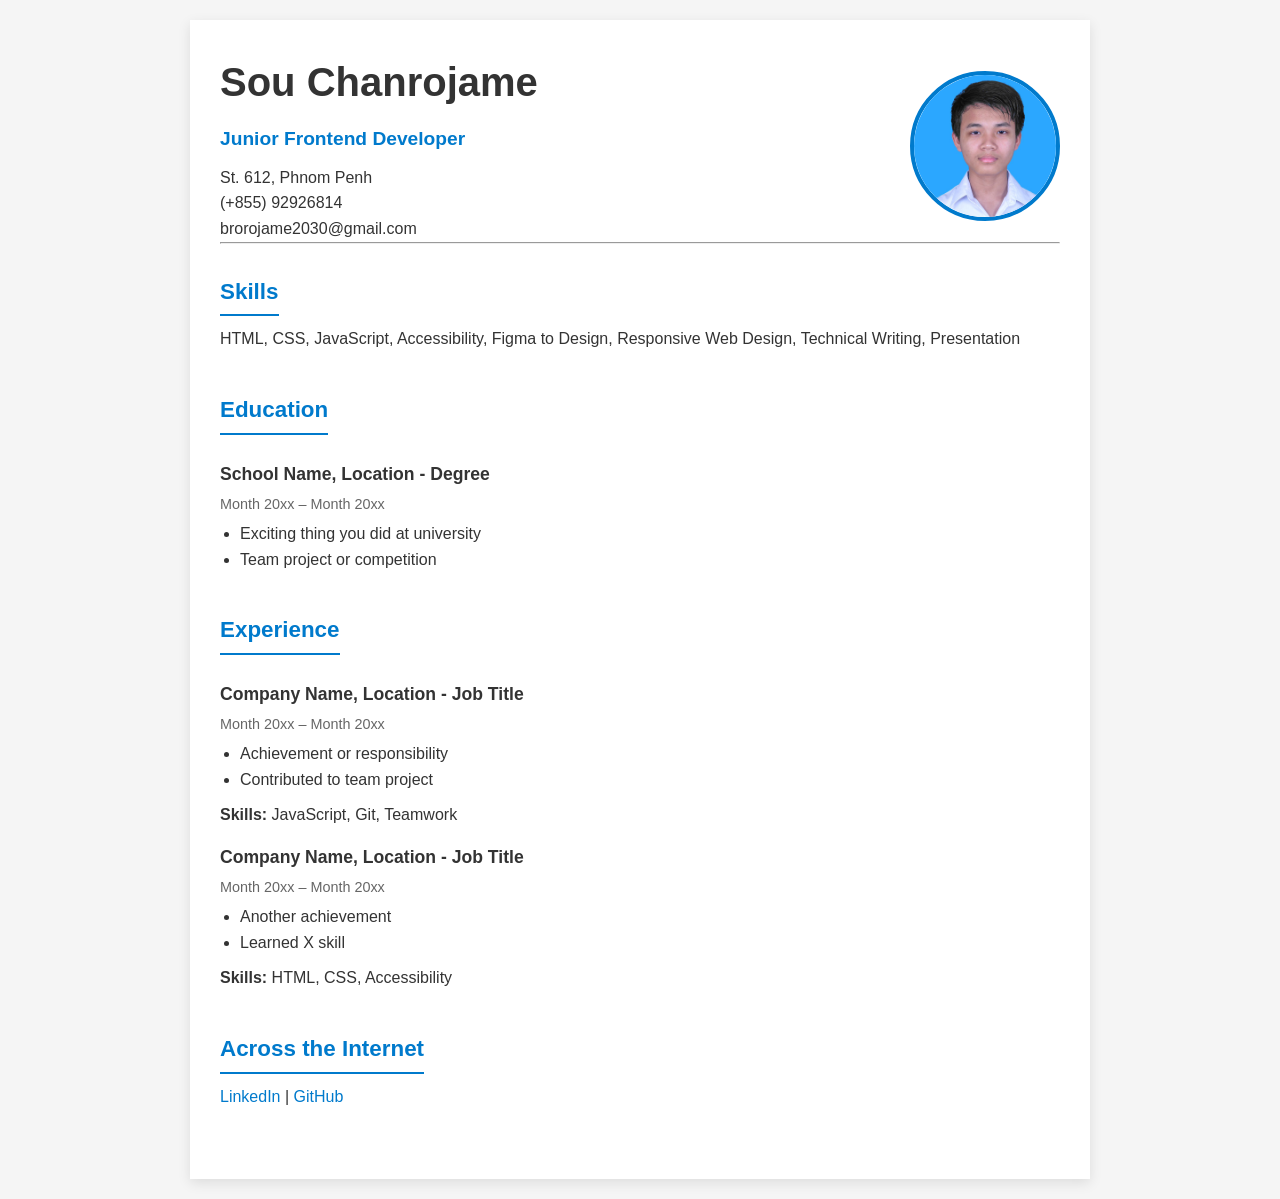
==== index.html @ 1e056ff3 "Update index.html" ====
<!DOCTYPE html>
<html lang="en">
  <head>
    <meta charset="UTF-8" />
    <meta name="viewport" content="width=device-width, initial-scale=1.0"/>
    <title>Sou Chanrojame | Portfolio</title>
    <link rel="stylesheet" href="style.css" />
    <script async src="https://pagead2.googlesyndication.com/pagead/js/adsbygoogle.js?client=ca-pub-9916460547028054"
     crossorigin="anonymous"></script>
  </head>
  <body>
<script async src="https://pagead2.googlesyndication.com/pagead/js/adsbygoogle.js?client=ca-pub-9916460547028054"
     crossorigin="anonymous"></script>
<!-- myadd -->
<ins class="adsbygoogle"
     style="display:block"
     data-ad-client="ca-pub-9916460547028054"
     data-ad-slot="6521819199"
     data-ad-format="auto"
     data-full-width-responsive="true"></ins>
<script>
     (adsbygoogle = window.adsbygoogle || []).push({});
</script>

    
    <div class="container">
      <header>
        <div class="profile-info">
          <div class="text-info">
            <h1>Sou Chanrojame</h1>
            <h2>Junior Frontend Developer</h2>
            <p>
              St. 612, Phnom Penh<br />
              (+855) 92926814<br />
              brorojame2030@gmail.com
            </p>
          </div>
          <img
            src="./public/photo_2024-11-03_10-28-05.jpg"
            alt="Sou Chanrojame"
            class="profile-img"
          />
        </div>
        <hr />
      </header>

      <section>
        <h3>Skills</h3>
        <p>
          HTML, CSS, JavaScript, Accessibility, Figma to Design, Responsive Web
          Design, Technical Writing, Presentation
        </p>
      </section>

      <section>
        <h3>Education</h3>
        <div class="entry">
          <h4>School Name, Location - Degree</h4>
          <span>Month 20xx – Month 20xx</span>
          <ul>
            <li>Exciting thing you did at university</li>
            <li>Team project or competition</li>
          </ul>
        </div>
      </section>

      <section>
        <h3>Experience</h3>
        <div class="entry">
          <h4>Company Name, Location - Job Title</h4>
          <span>Month 20xx – Month 20xx</span>
          <ul>
            <li>Achievement or responsibility</li>
            <li>Contributed to team project</li>
          </ul>
          <p><strong>Skills:</strong> JavaScript, Git, Teamwork</p>
        </div>
        <div class="entry">
          <h4>Company Name, Location - Job Title</h4>
          <span>Month 20xx – Month 20xx</span>
          <ul>
            <li>Another achievement</li>
            <li>Learned X skill</li>
          </ul>
          <p><strong>Skills:</strong> HTML, CSS, Accessibility</p>
        </div>
      </section>

      <section>
        <h3>Across the Internet</h3>
        <p>
          <a href="https://linkedin.com/in/yourusername" target="_blank">LinkedIn</a> |
          <a href="https://github.com/yourusername" target="_blank">GitHub</a>
        </p>
      </section>
    </div>
  </body>
</html>
---- style.css ----
* {
  margin: 0;
  padding: 0;
  box-sizing: border-box;
}

body {
  font-family: 'Segoe UI', sans-serif;
  line-height: 1.6;
  background-color: #f5f5f5;
  color: #333;
  padding: 20px;
}

.container {
  max-width: 900px;
  background: #fff;
  margin: auto;
  padding: 30px;
  box-shadow: 0 4px 12px rgba(0, 0, 0, 0.1);
}

header {
  margin-bottom: 30px;
}

.profile-info {
  display: flex;
  justify-content: space-between;
  align-items: center;
  flex-wrap: wrap;
}

.text-info h1 {
  font-size: 2.5rem;
  margin-bottom: 10px;
}

.text-info h2 {
  font-size: 1.2rem;
  color: #007acc;
  margin-bottom: 10px;
}

.profile-img {
  width: 150px;
  height: 150px;
  border-radius: 50%;
  object-fit: cover;
  border: 4px solid #007acc;
}

section {
  margin-bottom: 40px;
}

section h3 {
  color: #007acc;
  font-size: 1.4rem;
  margin-bottom: 10px;
  border-bottom: 2px solid #007acc;
  display: inline-block;
  padding-bottom: 5px;
}

.entry {
  margin-top: 15px;
}

.entry h4 {
  font-size: 1.1rem;
  color: #333;
  margin-bottom: 5px;
}

.entry span {
  display: block;
  font-size: 0.9rem;
  color: #666;
  margin-bottom: 5px;
}

ul {
  padding-left: 20px;
  margin-bottom: 10px;
}

a {
  color: #007acc;
  text-decoration: none;
}

a:hover {
  text-decoration: underline;
}
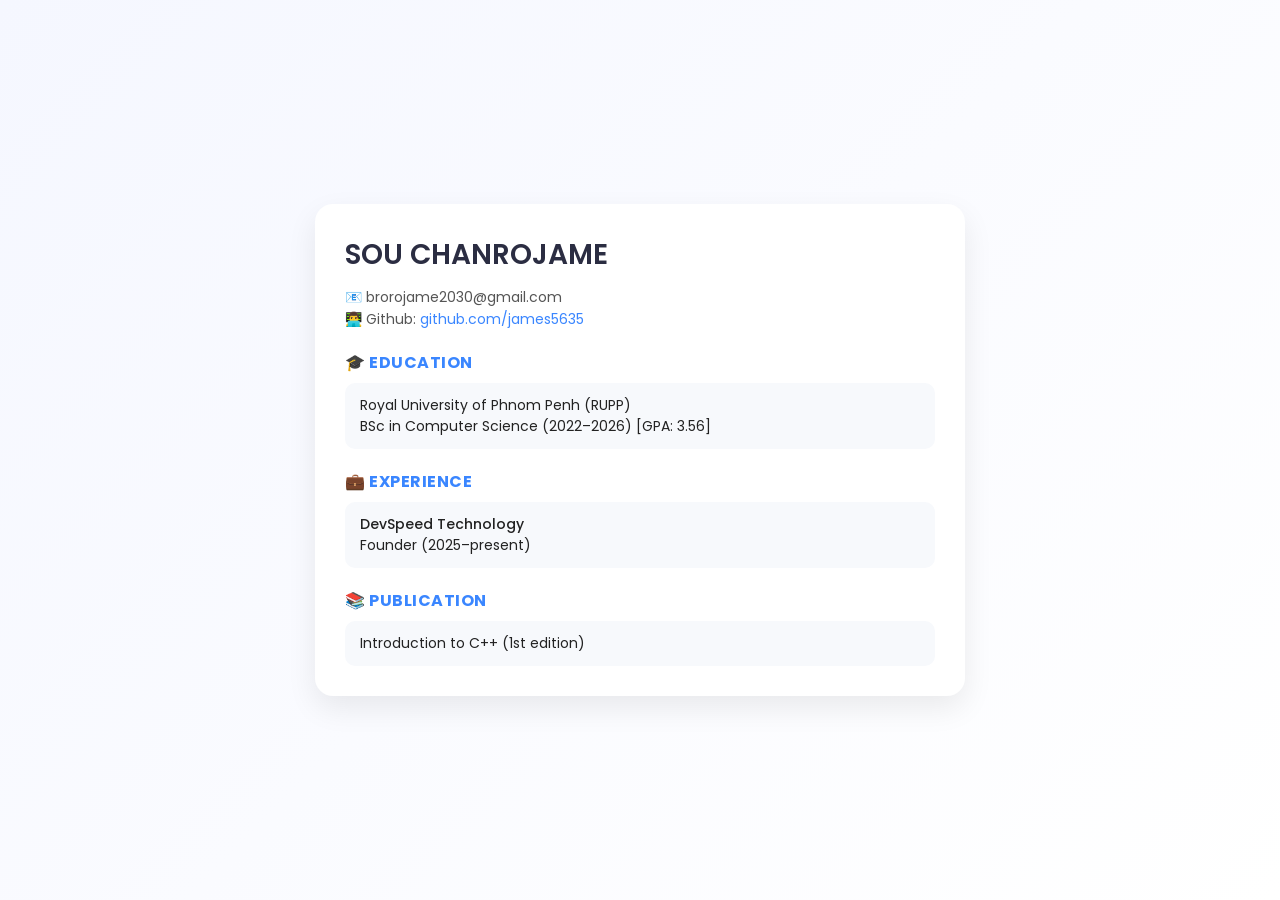
==== commit f2f1ba44: "ok" ====
--- a/index.html
+++ b/index.html
@@ -1,99 +1,133 @@
 <!DOCTYPE html>
 <html lang="en">
-  <head>
-    <meta charset="UTF-8" />
-    <meta name="viewport" content="width=device-width, initial-scale=1.0"/>
-    <title>Sou Chanrojame | Portfolio</title>
-    <link rel="stylesheet" href="style.css" />
-    <script async src="https://pagead2.googlesyndication.com/pagead/js/adsbygoogle.js?client=ca-pub-9916460547028054"
-     crossorigin="anonymous"></script>
-  </head>
-  <body>
-<script async src="https://pagead2.googlesyndication.com/pagead/js/adsbygoogle.js?client=ca-pub-9916460547028054"
-     crossorigin="anonymous"></script>
-<!-- myadd -->
-<ins class="adsbygoogle"
-     style="display:block"
-     data-ad-client="ca-pub-9916460547028054"
-     data-ad-slot="6521819199"
-     data-ad-format="auto"
-     data-full-width-responsive="true"></ins>
-<script>
-     (adsbygoogle = window.adsbygoogle || []).push({});
-</script>
+<head>
+  <meta charset="UTF-8" />
+  <meta name="viewport" content="width=device-width, initial-scale=1.0"/>
+  <title>SOU CHANROJAME - Profile</title>
 
-    
-    <div class="container">
-      <header>
-        <div class="profile-info">
-          <div class="text-info">
-            <h1>Sou Chanrojame</h1>
-            <h2>Junior Frontend Developer</h2>
-            <p>
-              St. 612, Phnom Penh<br />
-              (+855) 92926814<br />
-              brorojame2030@gmail.com
-            </p>
-          </div>
-          <img
-            src="./public/photo_2024-11-03_10-28-05.jpg"
-            alt="Sou Chanrojame"
-            class="profile-img"
-          />
-        </div>
-        <hr />
-      </header>
+  <link href="https://fonts.googleapis.com/css2?family=Poppins:wght@300;400;500;600&display=swap" rel="stylesheet">
 
-      <section>
-        <h3>Skills</h3>
-        <p>
-          HTML, CSS, JavaScript, Accessibility, Figma to Design, Responsive Web
-          Design, Technical Writing, Presentation
-        </p>
-      </section>
+  <style>
+    * {
+      margin: 0;
+      padding: 0;
+      box-sizing: border-box;
+      font-family: "Poppins", sans-serif;
+    }
 
-      <section>
-        <h3>Education</h3>
-        <div class="entry">
-          <h4>School Name, Location - Degree</h4>
-          <span>Month 20xx – Month 20xx</span>
-          <ul>
-            <li>Exciting thing you did at university</li>
-            <li>Team project or competition</li>
-          </ul>
-        </div>
-      </section>
+    body {
+      background: linear-gradient(135deg, #f5f7ff, #ffffff);
+      color: #222;
+      min-height: 100vh;
+      display: flex;
+      align-items: center;
+      justify-content: center;
+      padding: 20px;
+    }
 
-      <section>
-        <h3>Experience</h3>
-        <div class="entry">
-          <h4>Company Name, Location - Job Title</h4>
-          <span>Month 20xx – Month 20xx</span>
-          <ul>
-            <li>Achievement or responsibility</li>
-            <li>Contributed to team project</li>
-          </ul>
-          <p><strong>Skills:</strong> JavaScript, Git, Teamwork</p>
-        </div>
-        <div class="entry">
-          <h4>Company Name, Location - Job Title</h4>
-          <span>Month 20xx – Month 20xx</span>
-          <ul>
-            <li>Another achievement</li>
-            <li>Learned X skill</li>
-          </ul>
-          <p><strong>Skills:</strong> HTML, CSS, Accessibility</p>
-        </div>
-      </section>
+    .card {
+      background: #fff;
+      width: 100%;
+      max-width: 650px;
+      border-radius: 18px;
+      padding: 30px;
+      box-shadow: 0 12px 30px rgba(0,0,0,0.08);
+    }
 
-      <section>
-        <h3>Across the Internet</h3>
-        <p>
-          <a href="https://linkedin.com/in/yourusername" target="_blank">LinkedIn</a> |
-          <a href="https://github.com/yourusername" target="_blank">GitHub</a>
-        </p>
-      </section>
+    .name {
+      font-size: 28px;
+      font-weight: 600;
+      margin-bottom: 10px;
+      color: #2b2d42;
+    }
+
+    .contact {
+      font-size: 14px;
+      color: #555;
+      margin-bottom: 20px;
+      line-height: 1.6;
+    }
+
+    .section {
+      margin-top: 20px;
+    }
+
+    .section h2 {
+      font-size: 16px;
+      color: #3a86ff;
+      margin-bottom: 8px;
+      letter-spacing: 0.5px;
+    }
+
+    .item {
+      background: #f7f9fc;
+      padding: 12px 15px;
+      border-radius: 10px;
+      margin-top: 8px;
+      font-size: 14px;
+    }
+
+    .highlight {
+      font-weight: 500;
+    }
+
+    a {
+      color: #3a86ff;
+      text-decoration: none;
+    }
+
+    a:hover {
+      text-decoration: underline;
+    }
+
+    .badge {
+      display: inline-block;
+      margin-top: 10px;
+      padding: 6px 10px;
+      background: #eef3ff;
+      border-radius: 8px;
+      font-size: 12px;
+      color: #3a86ff;
+    }
+  </style>
+</head>
+
+<body>
+
+  <div class="card">
+
+    <div class="name">SOU CHANROJAME</div>
+
+    <div class="contact">
+      📧 brorojame2030@gmail.com<br>
+      👨‍💻 Github: <a href="https://github.com/james5635" target="_blank">github.com/james5635</a>
     </div>
-  </body>
-</html>
 
+
+    <div class="section">
+      <h2>🎓 EDUCATION</h2>
+      <div class="item">
+        Royal University of Phnom Penh (RUPP)<br>
+        BSc in Computer Science (2022–2026) [GPA: 3.56]
+      </div>
+    </div>
+
+    <div class="section">
+      <h2>💼 EXPERIENCE</h2>
+      <div class="item">
+        <span class="highlight">DevSpeed Technology</span><br>
+        Founder (2025–present)
+      </div>
+    </div>
+
+    <div class="section">
+      <h2>📚 PUBLICATION</h2>
+      <div class="item">
+        Introduction to C++ (1st edition)
+      </div>
+    </div>
+
+  </div>
+
+</body>
+</html>
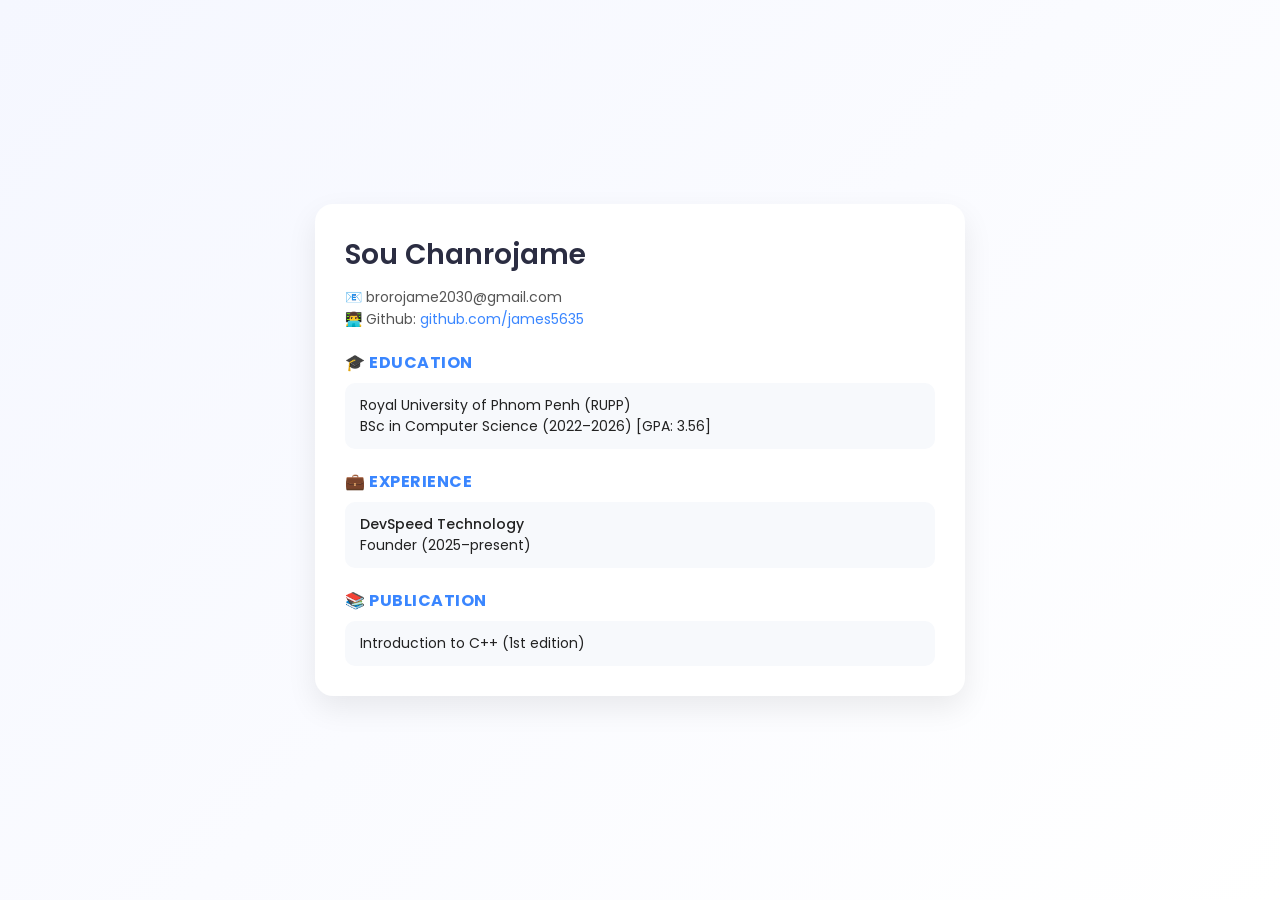
==== commit 00522e4d: "fix: correct capitalization in title and name" ====
--- a/index.html
+++ b/index.html
@@ -3,7 +3,7 @@
 <head>
   <meta charset="UTF-8" />
   <meta name="viewport" content="width=device-width, initial-scale=1.0"/>
-  <title>SOU CHANROJAME - Profile</title>
+  <title>Sou Chanrojame - Profile</title>
 
   <link href="https://fonts.googleapis.com/css2?family=Poppins:wght@300;400;500;600&display=swap" rel="stylesheet">
 
@@ -96,7 +96,7 @@
 
   <div class="card">
 
-    <div class="name">SOU CHANROJAME</div>
+    <div class="name">Sou Chanrojame</div>
 
     <div class="contact">
       📧 brorojame2030@gmail.com<br>
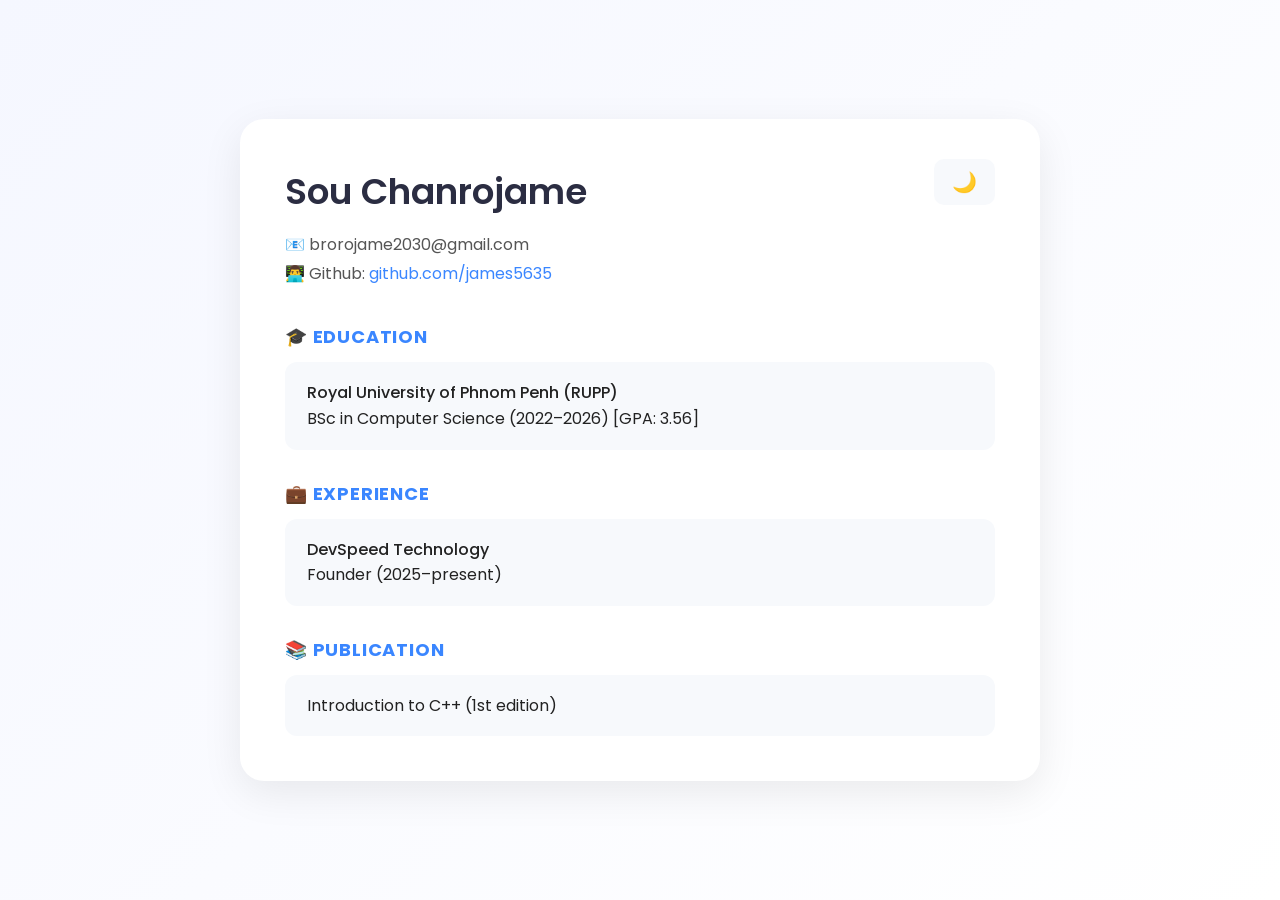
==== commit 831ff7b8: "feat: implement dark/light theme toggle and enhance styling" ====
--- a/index.html
+++ b/index.html
@@ -8,63 +8,118 @@
   <link href="https://fonts.googleapis.com/css2?family=Poppins:wght@300;400;500;600&display=swap" rel="stylesheet">
 
   <style>
+    /* Base Setup & Variables */
+    :root {
+      --bg-gradient: linear-gradient(135deg, #f5f7ff, #ffffff);
+      --card-bg: #ffffff;
+      --text-main: #222222;
+      --text-title: #2b2d42;
+      --text-sub: #555555;
+      --accent: #3a86ff;
+      --item-bg: #f7f9fc;
+      --shadow: 0 12px 40px rgba(0, 0, 0, 0.08);
+      --toggle-btn-bg: #f7f9fc;
+    }
+
+    /* Dark Theme Variables */
+    [data-theme="dark"] {
+      --bg-gradient: linear-gradient(135deg, #0f111a, #161925);
+      --card-bg: #1e2235;
+      --text-main: #e2e8f0;
+      --text-title: #ffffff;
+      --text-sub: #a0aec0;
+      --accent: #4cc9f0;
+      --item-bg: #282e48;
+      --shadow: 0 12px 40px rgba(0, 0, 0, 0.4);
+      --toggle-btn-bg: #282e48;
+    }
+
     * {
       margin: 0;
       padding: 0;
       box-sizing: border-box;
       font-family: "Poppins", sans-serif;
+      transition: background 0.3s ease, color 0.3s ease, box-shadow 0.3s ease;
     }
 
     body {
-      background: linear-gradient(135deg, #f5f7ff, #ffffff);
-      color: #222;
+      background: var(--bg-gradient);
+      color: var(--text-main);
       min-height: 100vh;
       display: flex;
       align-items: center;
       justify-content: center;
-      padding: 20px;
+      padding: 40px 20px;
     }
 
     .card {
-      background: #fff;
+      background: var(--card-bg);
       width: 100%;
-      max-width: 650px;
-      border-radius: 18px;
-      padding: 30px;
-      box-shadow: 0 12px 30px rgba(0,0,0,0.08);
+      max-width: 800px;
+      border-radius: 24px;
+      padding: 45px;
+      box-shadow: var(--shadow);
+      position: relative;
+    }
+
+    /* Rounded Rectangle Toggle Button */
+    .theme-toggle {
+      position: absolute;
+      top: 40px;
+      right: 45px;
+      background: var(--toggle-btn-bg);
+      border: none;
+      color: var(--accent);
+      padding: 8px 18px; /* Gives it a distinct rectangular shape */
+      border-radius: 10px; /* Rounded rectangle corners */
+      cursor: pointer;
+      font-size: 20px;
+      display: flex;
+      align-items: center;
+      justify-content: center;
+    }
+
+    .theme-toggle:hover {
+      opacity: 0.9;
+      transform: scale(1.02);
+    }
+
+    .theme-toggle:active {
+      transform: scale(0.98);
     }
 
     .name {
-      font-size: 28px;
+      font-size: 36px;
       font-weight: 600;
-      margin-bottom: 10px;
-      color: #2b2d42;
+      margin-bottom: 12px;
+      color: var(--text-title);
     }
 
     .contact {
-      font-size: 14px;
-      color: #555;
-      margin-bottom: 20px;
+      font-size: 16px;
+      color: var(--text-sub);
+      margin-bottom: 35px;
+      line-height: 1.8;
+    }
+
+    .section {
+      margin-top: 30px;
+    }
+
+    .section h2 {
+      font-size: 18px;
+      color: var(--accent);
+      margin-bottom: 12px;
+      letter-spacing: 0.8px;
+    }
+
+    .item {
+      background: var(--item-bg);
+      padding: 18px 22px;
+      border-radius: 12px;
+      margin-top: 10px;
+      font-size: 16px;
       line-height: 1.6;
-    }
-
-    .section {
-      margin-top: 20px;
-    }
-
-    .section h2 {
-      font-size: 16px;
-      color: #3a86ff;
-      margin-bottom: 8px;
-      letter-spacing: 0.5px;
-    }
-
-    .item {
-      background: #f7f9fc;
-      padding: 12px 15px;
-      border-radius: 10px;
-      margin-top: 8px;
-      font-size: 14px;
     }
 
     .highlight {
@@ -72,29 +127,22 @@
     }
 
     a {
-      color: #3a86ff;
+      color: var(--accent);
       text-decoration: none;
     }
 
     a:hover {
       text-decoration: underline;
     }
-
-    .badge {
-      display: inline-block;
-      margin-top: 10px;
-      padding: 6px 10px;
-      background: #eef3ff;
-      border-radius: 8px;
-      font-size: 12px;
-      color: #3a86ff;
-    }
   </style>
 </head>
 
 <body>
 
   <div class="card">
+    <button class="theme-toggle" id="themeToggle" aria-label="Toggle Theme">
+      <span id="toggleIcon">🌙</span>
+    </button>
 
     <div class="name">Sou Chanrojame</div>
 
@@ -103,11 +151,10 @@
       👨‍💻 Github: <a href="https://github.com/james5635" target="_blank">github.com/james5635</a>
     </div>
 
-
     <div class="section">
       <h2>🎓 EDUCATION</h2>
       <div class="item">
-        Royal University of Phnom Penh (RUPP)<br>
+        <span class="highlight">Royal University of Phnom Penh (RUPP)</span><br>
         BSc in Computer Science (2022–2026) [GPA: 3.56]
       </div>
     </div>
@@ -126,8 +173,42 @@
         Introduction to C++ (1st edition)
       </div>
     </div>
-
   </div>
+
+  <script>
+    const themeToggleBtn = document.getElementById('themeToggle');
+    const toggleIcon = document.getElementById('toggleIcon');
+
+    const savedTheme = localStorage.getItem('theme');
+    const systemPrefersDark = window.matchMedia('(prefers-color-scheme: dark)').matches;
+    
+    if (savedTheme === 'dark' || (!savedTheme && systemPrefersDark)) {
+      setDarkTheme();
+    } else {
+      setLightTheme();
+    }
+
+    themeToggleBtn.addEventListener('click', () => {
+      const currentTheme = document.documentElement.getAttribute('data-theme');
+      if (currentTheme === 'dark') {
+        setLightTheme();
+        localStorage.setItem('theme', 'light');
+      } else {
+        setDarkTheme();
+        localStorage.setItem('theme', 'dark');
+      }
+    });
+
+    function setDarkTheme() {
+      document.documentElement.setAttribute('data-theme', 'dark');
+      toggleIcon.textContent = '☀️';
+    }
+
+    function setLightTheme() {
+      document.documentElement.setAttribute('data-theme', 'light');
+      toggleIcon.textContent = '🌙';
+    }
+  </script>
 
 </body>
 </html>
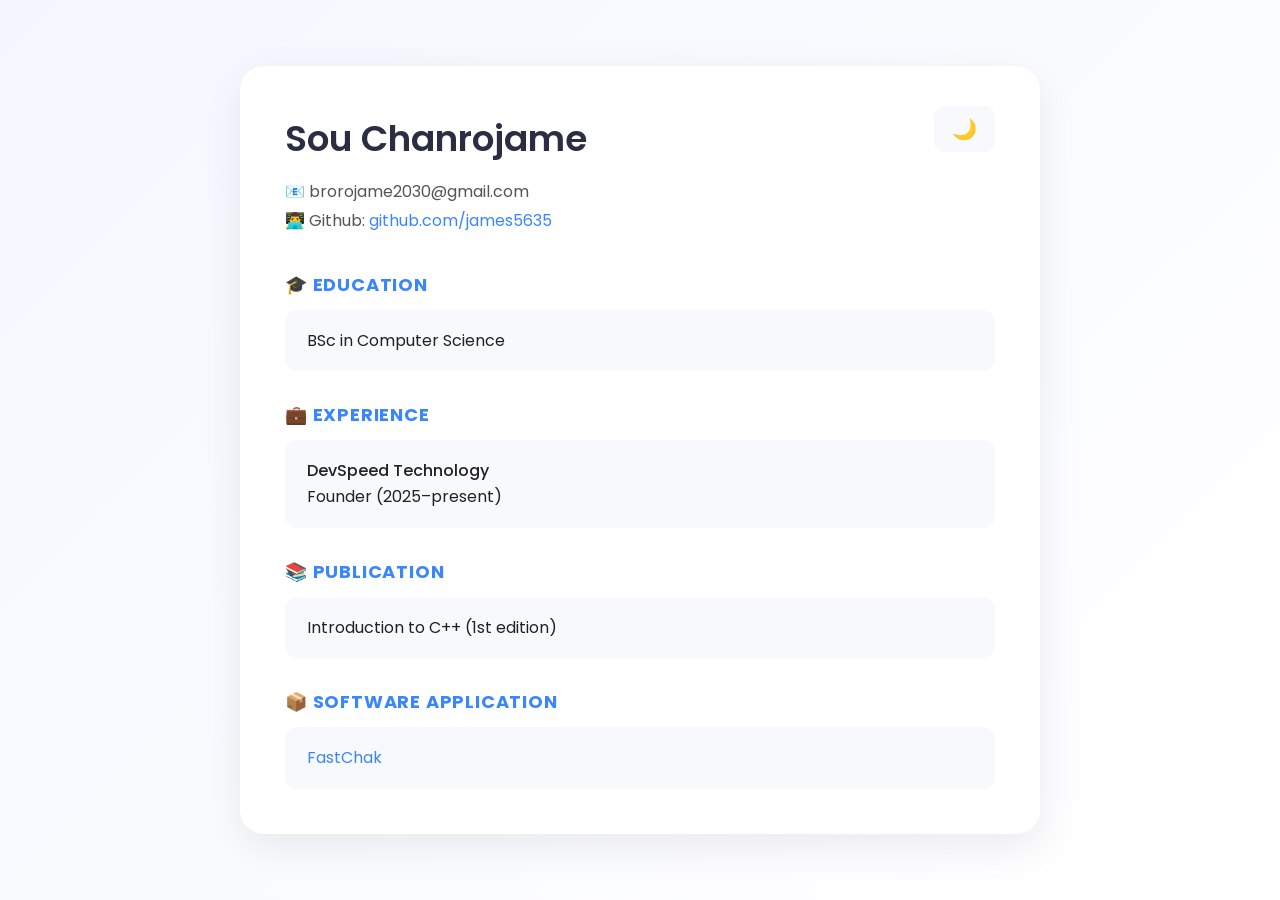
==== commit 3d5d1631: "update" ====
--- a/index.html
+++ b/index.html
@@ -1,8 +1,9 @@
 <!DOCTYPE html>
 <html lang="en">
+
 <head>
   <meta charset="UTF-8" />
-  <meta name="viewport" content="width=device-width, initial-scale=1.0"/>
+  <meta name="viewport" content="width=device-width, initial-scale=1.0" />
   <title>Sou Chanrojame - Profile</title>
 
   <link href="https://fonts.googleapis.com/css2?family=Poppins:wght@300;400;500;600&display=swap" rel="stylesheet">
@@ -70,8 +71,10 @@
       background: var(--toggle-btn-bg);
       border: none;
       color: var(--accent);
-      padding: 8px 18px; /* Gives it a distinct rectangular shape */
-      border-radius: 10px; /* Rounded rectangle corners */
+      padding: 8px 18px;
+      /* Gives it a distinct rectangular shape */
+      border-radius: 10px;
+      /* Rounded rectangle corners */
       cursor: pointer;
       font-size: 20px;
       display: flex;
@@ -154,8 +157,7 @@
     <div class="section">
       <h2>🎓 EDUCATION</h2>
       <div class="item">
-        <span class="highlight">Royal University of Phnom Penh (RUPP)</span><br>
-        BSc in Computer Science (2022–2026) [GPA: 3.56]
+        BSc in Computer Science
       </div>
     </div>
 
@@ -171,6 +173,13 @@
       <h2>📚 PUBLICATION</h2>
       <div class="item">
         Introduction to C++ (1st edition)
+      </div>
+    </div>
+    <div class="section">
+      <h2>📦 SOFTWARE APPLICATION</h2>
+      <div class="item">
+        <a target="_blank" rel="noopener noreferrer"
+          href="http://ec2-13-228-21-143.ap-southeast-1.compute.amazonaws.com/">FastChak</a>
       </div>
     </div>
   </div>
@@ -181,7 +190,7 @@
 
     const savedTheme = localStorage.getItem('theme');
     const systemPrefersDark = window.matchMedia('(prefers-color-scheme: dark)').matches;
-    
+
     if (savedTheme === 'dark' || (!savedTheme && systemPrefersDark)) {
       setDarkTheme();
     } else {
@@ -211,4 +220,5 @@
   </script>
 
 </body>
-</html>+
+</html>
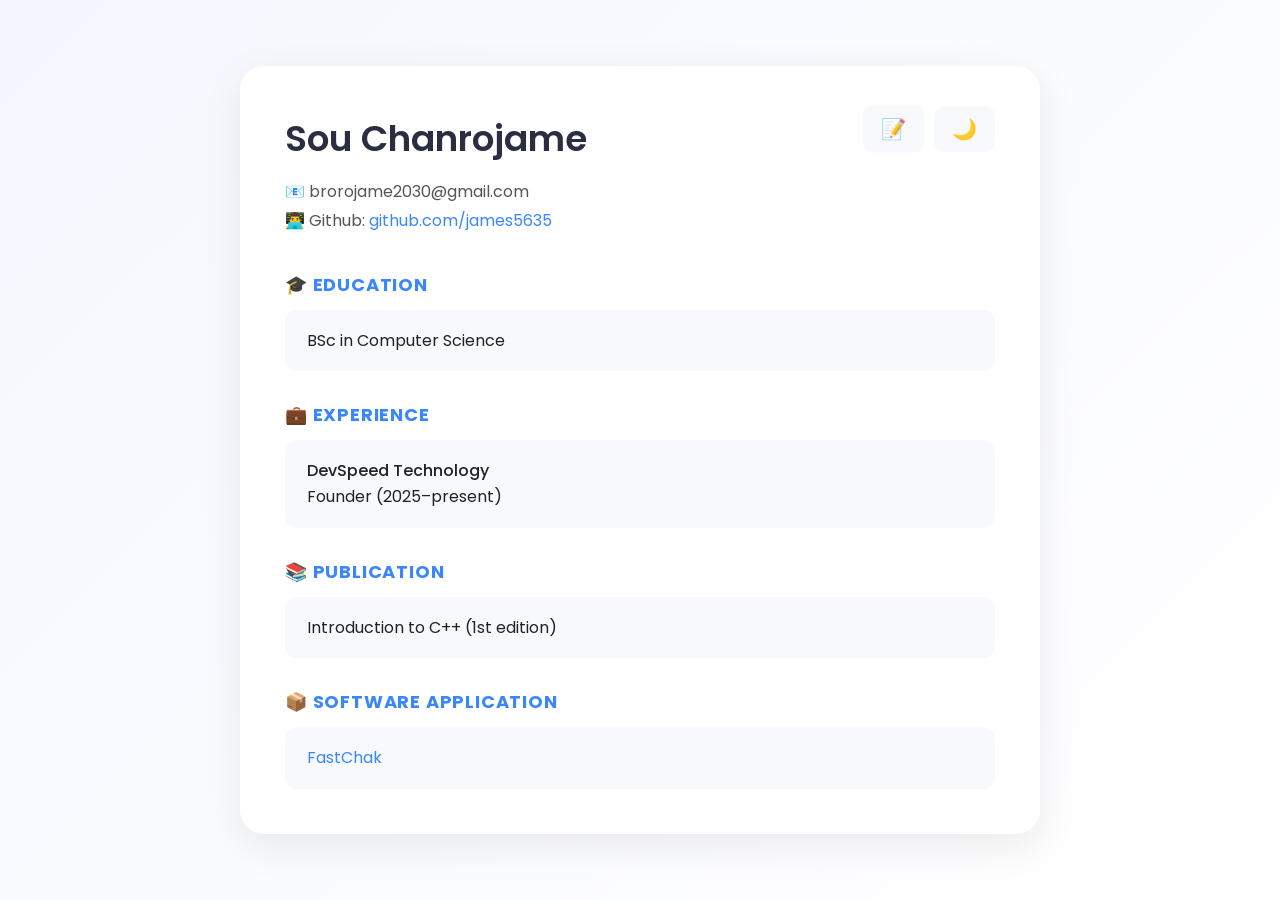
==== commit ffb3d55d: "Refactor code structure for improved readability and maintainability" ====
--- a/index.html
+++ b/index.html
@@ -63,9 +63,17 @@
       position: relative;
     }
 
+    .top-buttons {
+      position: absolute;
+      top: 40px;
+      right: 45px;
+      display: flex;
+      gap: 10px;
+    }
+
     /* Rounded Rectangle Toggle Button */
+    .blog,
     .theme-toggle {
-      position: absolute;
       top: 40px;
       right: 45px;
       background: var(--toggle-btn-bg);
@@ -82,6 +90,7 @@
       justify-content: center;
     }
 
+    .blog,
     .theme-toggle:hover {
       opacity: 0.9;
       transform: scale(1.02);
@@ -143,9 +152,17 @@
 <body>
 
   <div class="card">
-    <button class="theme-toggle" id="themeToggle" aria-label="Toggle Theme">
-      <span id="toggleIcon">🌙</span>
-    </button>
+    <div class="top-buttons">
+      <button class="blog">
+        <a href="blog/">
+          📝
+        </a>
+      </button>
+
+      <button class="theme-toggle" id="themeToggle" aria-label="Toggle Theme">
+        <span id="toggleIcon">🌙</span>
+      </button>
+    </div>
 
     <div class="name">Sou Chanrojame</div>
 
@@ -221,4 +238,4 @@
 
 </body>
 
-</html>
+</html>
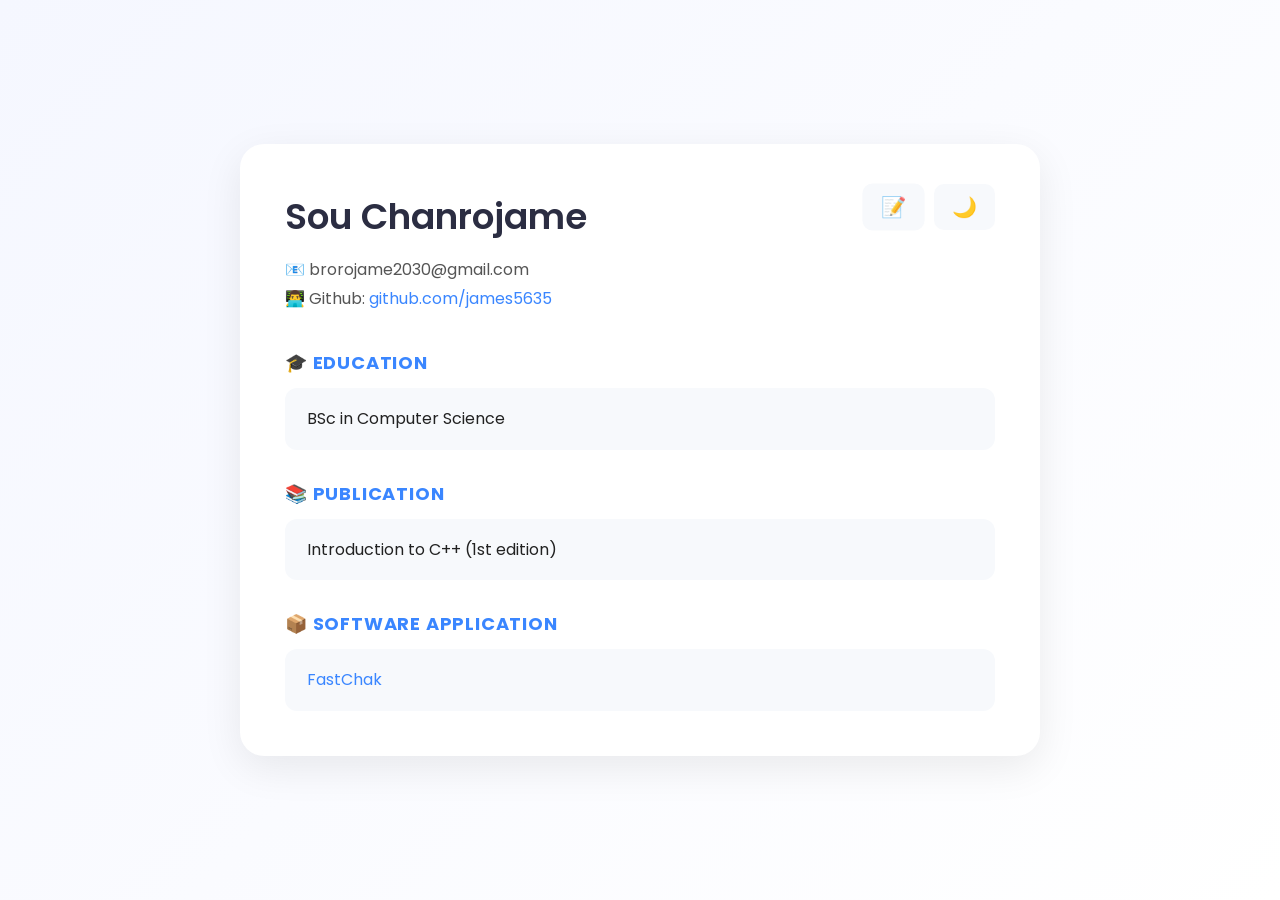
==== commit 8c370944: "update" ====
--- a/index.html
+++ b/index.html
@@ -179,14 +179,6 @@
     </div>
 
     <div class="section">
-      <h2>💼 EXPERIENCE</h2>
-      <div class="item">
-        <span class="highlight">DevSpeed Technology</span><br>
-        Founder (2025–present)
-      </div>
-    </div>
-
-    <div class="section">
       <h2>📚 PUBLICATION</h2>
       <div class="item">
         Introduction to C++ (1st edition)
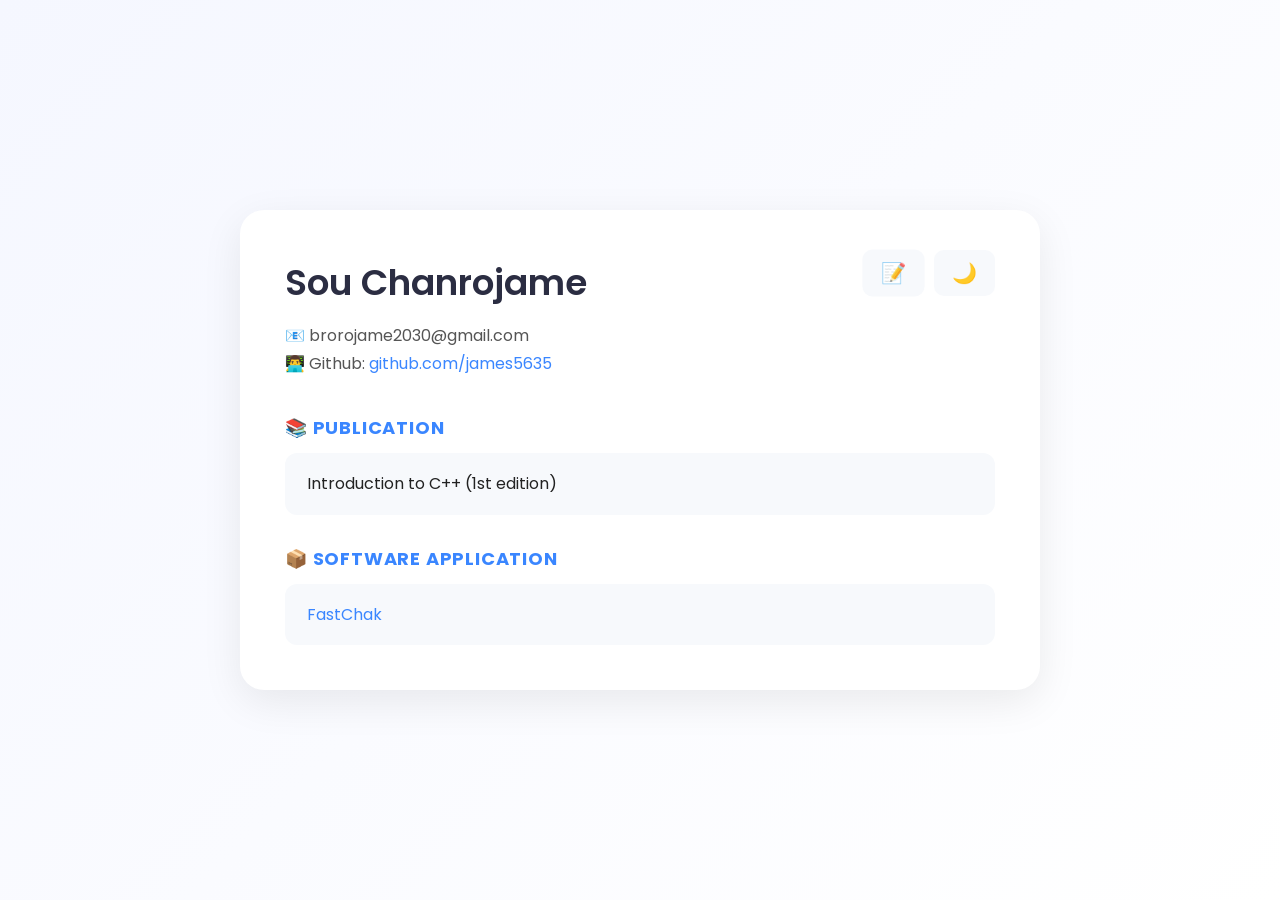
==== commit 532f98e7: "Update index.html" ====
--- a/index.html
+++ b/index.html
@@ -170,14 +170,7 @@
       📧 brorojame2030@gmail.com<br>
       👨‍💻 Github: <a href="https://github.com/james5635" target="_blank">github.com/james5635</a>
     </div>
-
-    <div class="section">
-      <h2>🎓 EDUCATION</h2>
-      <div class="item">
-        BSc in Computer Science
-      </div>
-    </div>
-
+    
     <div class="section">
       <h2>📚 PUBLICATION</h2>
       <div class="item">
@@ -230,4 +223,4 @@
 
 </body>
 
-</html>+</html>
